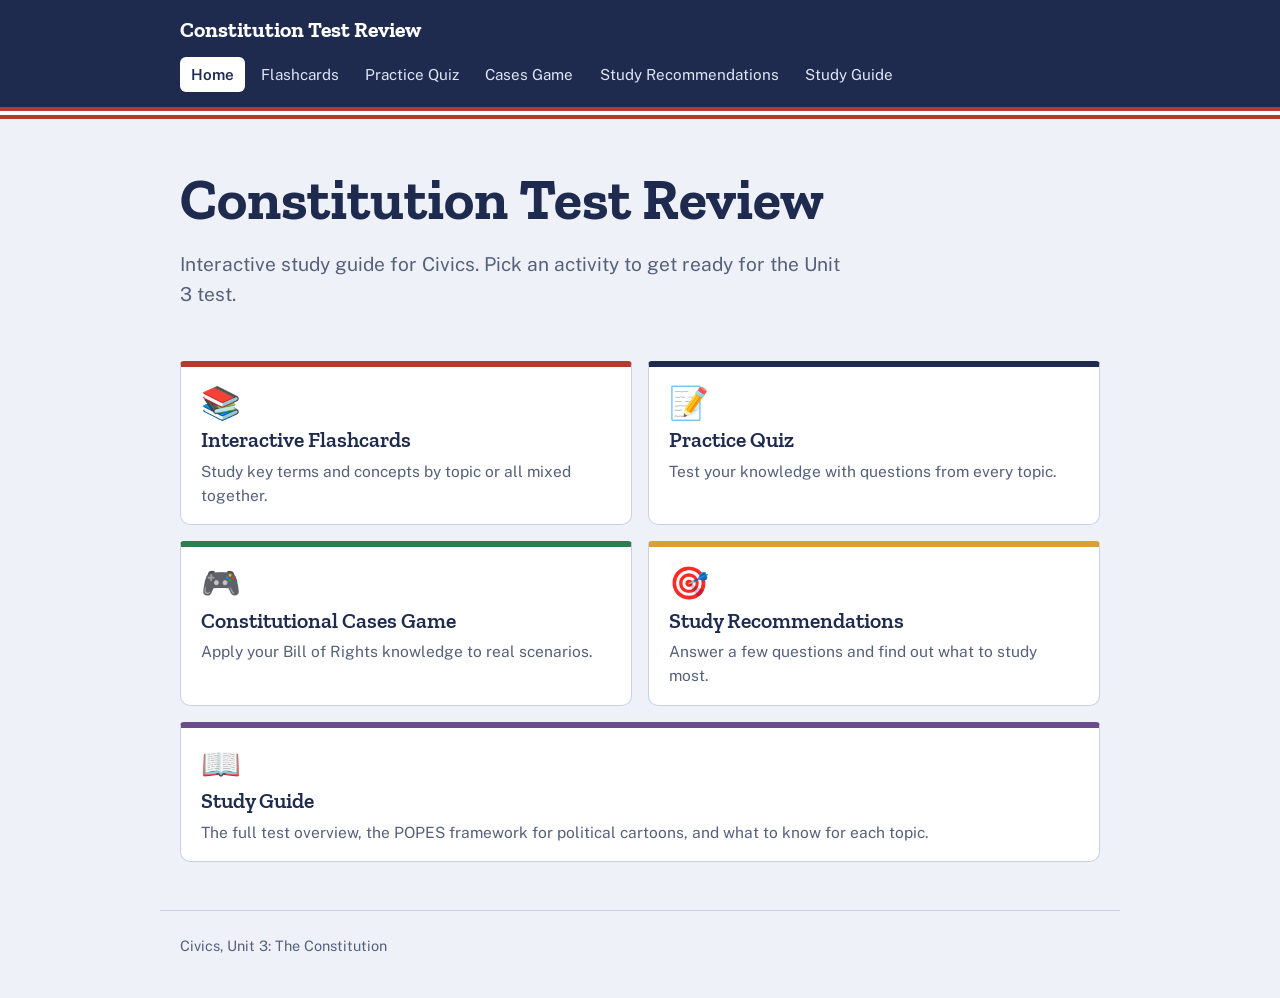
==== constitution-review/index.html @ 8484e354 "Add files via upload" ====
<!doctype html>
<html lang="en">
<head>
<meta charset="utf-8">
<meta name="viewport" content="width=device-width, initial-scale=1">
<title>Constitution Test Review</title>
<link rel="preconnect" href="https://fonts.googleapis.com">
<link rel="preconnect" href="https://fonts.gstatic.com" crossorigin>
<link href="https://fonts.googleapis.com/css2?family=Public+Sans:ital,wght@0,400;0,600;0,700;1,400&family=Zilla+Slab:wght@600;700&display=swap" rel="stylesheet">
<link rel="stylesheet" href="assets/style.css">
</head>
<body>
<main>
  <section class="hero">
    <h1>Constitution Test Review</h1>
    <p>Interactive study guide for Civics. Pick an activity to get ready for the Unit 3 test.</p>
  </section>

  <div class="activity-grid">
    <a class="activity" href="flashcards.html" style="--stripe: var(--brick)">
      <span class="icon" aria-hidden="true">📚</span>
      <h3>Interactive Flashcards</h3>
      <p>Study key terms and concepts by topic or all mixed together.</p>
    </a>
    <a class="activity" href="quiz.html" style="--stripe: var(--navy)">
      <span class="icon" aria-hidden="true">📝</span>
      <h3>Practice Quiz</h3>
      <p>Test your knowledge with questions from every topic.</p>
    </a>
    <a class="activity" href="game.html" style="--stripe: var(--good)">
      <span class="icon" aria-hidden="true">🎮</span>
      <h3>Constitutional Cases Game</h3>
      <p>Apply your Bill of Rights knowledge to real scenarios.</p>
    </a>
    <a class="activity" href="recommendations.html" style="--stripe: var(--gold)">
      <span class="icon" aria-hidden="true">🎯</span>
      <h3>Study Recommendations</h3>
      <p>Answer a few questions and find out what to study most.</p>
    </a>
    <a class="activity wide" href="study-guide.html" style="--stripe: #6b4c8a">
      <span class="icon" aria-hidden="true">📖</span>
      <h3>Study Guide</h3>
      <p>The full test overview, the POPES framework for political cartoons, and what to know for each topic.</p>
    </a>
  </div>
</main>
<script src="assets/site.js"></script>
</body>
</html>
---- constitution-review/assets/style.css ----
/* ==========================================================
   Constitution Test Review — shared styles
   Colors and fonts live in the :root block so you can
   restyle the whole site by changing a few lines.
   ========================================================== */
:root {
  --navy: #1e2b4f;
  --navy-soft: #33456f;
  --brick: #b23a2e;
  --gold: #d9a033;
  --wash: #eef2f8;
  --paper: #ffffff;
  --line: #c9d2e3;
  --text: #1a2238;
  --muted: #55607a;
  --good: #2e7d4f;
  --good-bg: #e6f3eb;
  --warn: #9a6a00;
  --warn-bg: #fbf1da;
  --bad: #b23a2e;
  --bad-bg: #f8e5e2;

  --font-head: "Zilla Slab", Rockwell, "Roboto Slab", Georgia, serif;
  --font-body: "Public Sans", "Segoe UI", system-ui, -apple-system, Arial, sans-serif;

  --radius: 10px;
  --maxw: 60rem;
}

*, *::before, *::after { box-sizing: border-box; }

html { -webkit-text-size-adjust: 100%; }

body {
  margin: 0;
  font-family: var(--font-body);
  font-size: 1.0625rem;
  line-height: 1.55;
  color: var(--text);
  background: var(--wash);
}

h1, h2, h3, h4 {
  font-family: var(--font-head);
  line-height: 1.15;
  color: var(--navy);
  margin: 0 0 0.5em;
}
h1 { font-size: clamp(2.2rem, 6vw, 3.6rem); font-weight: 700; }
h2 { font-size: 1.9rem; font-weight: 700; }
h3 { font-size: 1.35rem; font-weight: 600; }
h4 { font-size: 1.1rem; font-weight: 600; }
p { margin: 0 0 1em; }
a { color: var(--navy-soft); }
img { max-width: 100%; }

:focus-visible { outline: 3px solid var(--gold); outline-offset: 2px; }

.visually-hidden {
  position: absolute; width: 1px; height: 1px; overflow: hidden;
  clip: rect(0 0 0 0); white-space: nowrap;
}

/* ---------- Header + nav ---------- */
.site-header { background: var(--navy); color: #fff; }
.site-header .inner {
  max-width: var(--maxw); margin: 0 auto; padding: 0.9rem 1.25rem;
  display: flex; flex-wrap: wrap; align-items: center; justify-content: space-between; gap: 0.6rem 1.5rem;
}
.site-name {
  font-family: var(--font-head); font-weight: 700; font-size: 1.35rem;
  color: #fff; text-decoration: none;
}
.site-nav { display: flex; flex-wrap: wrap; gap: 0.25rem; }
.site-nav a {
  color: #dfe6f5; text-decoration: none; font-size: 0.95rem;
  padding: 0.35rem 0.7rem; border-radius: 6px;
}
.site-nav a:hover { background: var(--navy-soft); color: #fff; }
.site-nav a[aria-current="page"] { background: #fff; color: var(--navy); font-weight: 600; }

/* The bunting stripe under the header: the site's one signature element */
.bunting {
  height: 12px;
  background: linear-gradient(to bottom,
    var(--brick) 0 4px, #fff 4px 8px, var(--brick) 8px 12px);
}

main { max-width: var(--maxw); margin: 0 auto; padding: 2rem 1.25rem 3rem; }

.site-footer {
  max-width: var(--maxw); margin: 0 auto; padding: 1.5rem 1.25rem 2.5rem;
  color: var(--muted); font-size: 0.9rem; border-top: 1px solid var(--line);
}

/* ---------- Home ---------- */
.hero { padding: 1rem 0 2rem; max-width: 42rem; }
.hero h1 { margin-bottom: 0.3em; }
.hero p { font-size: 1.2rem; color: var(--muted); }

.activity-grid {
  display: grid; gap: 1rem;
  grid-template-columns: repeat(2, 1fr);
}
@media (max-width: 640px) { .activity-grid { grid-template-columns: 1fr; } }
.activity {
  display: block; text-decoration: none; color: inherit;
  background: var(--paper); border: 1px solid var(--line);
  border-top: 6px solid var(--stripe, var(--navy));
  border-radius: 4px 4px var(--radius) var(--radius);
  padding: 1.25rem 1.25rem 1.1rem;
}
.activity:hover { border-color: var(--stripe, var(--navy)); }
.activity:hover h3 { text-decoration: underline; }
.activity .icon { font-size: 2rem; line-height: 1; display: block; margin-bottom: 0.6rem; }
.activity h3 { margin-bottom: 0.25em; }
.activity p { margin: 0; color: var(--muted); font-size: 0.97rem; }
.activity.wide { grid-column: 1 / -1; }

/* ---------- Generic building blocks ---------- */
.page-head { margin-bottom: 1.5rem; }
.page-head p { color: var(--muted); max-width: 40rem; }

.panel {
  background: var(--paper); border: 1px solid var(--line);
  border-radius: var(--radius); padding: 1.5rem;
}
.panel + .panel { margin-top: 1rem; }
.center { text-align: center; }

.btn {
  font: inherit; font-weight: 600; font-size: 1rem;
  border: 2px solid var(--navy); background: var(--navy); color: #fff;
  border-radius: 8px; padding: 0.6rem 1.2rem; cursor: pointer;
  display: inline-block; text-decoration: none;
}
.btn:hover { background: var(--navy-soft); border-color: var(--navy-soft); }
.btn.secondary { background: transparent; color: var(--navy); }
.btn.secondary:hover { background: var(--wash); }
.btn.red { background: var(--brick); border-color: var(--brick); }
.btn.big { font-size: 1.1rem; padding: 0.8rem 1.6rem; }
.btn:disabled { opacity: 0.4; cursor: not-allowed; }
.btn-row { display: flex; flex-wrap: wrap; gap: 0.75rem; justify-content: center; margin-top: 1.5rem; }
.btn-row.spread { justify-content: space-between; }

.hidden { display: none !important; }

.meta-row {
  display: flex; justify-content: space-between; flex-wrap: wrap; gap: 0.5rem;
  font-size: 0.95rem; color: var(--muted); margin-bottom: 0.5rem;
}
.progress { height: 8px; background: var(--wash); border-radius: 99px; overflow: hidden; margin-bottom: 1.5rem; }
.progress > div { height: 100%; width: 0; background: var(--navy); transition: width 0.3s; }

.question { font-family: var(--font-head); font-size: 1.4rem; font-weight: 600; color: var(--navy); margin-bottom: 1rem; }

.choices { display: grid; gap: 0.6rem; }
.choice {
  font: inherit; text-align: left; width: 100%;
  background: var(--paper); color: var(--text);
  border: 2px solid var(--line); border-radius: 8px;
  padding: 0.75rem 1rem; cursor: pointer;
  display: flex; gap: 0.75rem; align-items: baseline;
}
.choice:hover { border-color: var(--navy-soft); background: #f7f9fd; }
.choice .letter {
  font-weight: 700; color: var(--navy-soft); flex: none; width: 1.4rem;
}
.choice[aria-pressed="true"] { border-color: var(--navy); background: #e3e9f5; }
.choice.correct { border-color: var(--good); background: var(--good-bg); }
.choice.wrong { border-color: var(--bad); background: var(--bad-bg); }
.choice:disabled { cursor: default; }

.callout { border-radius: 8px; padding: 1rem 1.25rem; border: 1px solid; margin-top: 1.25rem; }
.callout.good { background: var(--good-bg); border-color: #b6d9c3; }
.callout.bad { background: var(--bad-bg); border-color: #e6bab3; }
.callout.warn { background: var(--warn-bg); border-color: #ecd49d; }
.callout.info { background: #e8eef9; border-color: var(--line); }
.callout h4 { margin-bottom: 0.3em; }
.callout p:last-child, .callout ul:last-child { margin-bottom: 0; }

.score-big { font-family: var(--font-head); font-size: 3rem; font-weight: 700; color: var(--navy); margin: 0.2em 0; }

select {
  font: inherit; padding: 0.55rem 0.75rem; border: 2px solid var(--line);
  border-radius: 8px; background: var(--paper); color: var(--text); width: 100%;
}
label.field-label { display: block; font-weight: 600; margin-bottom: 0.35rem; }

.load-error { background: var(--bad-bg); border: 1px solid #e6bab3; border-radius: 8px; padding: 1rem 1.25rem; }

/* ---------- Flashcards ---------- */
.flash-controls { max-width: 34rem; margin: 0 auto 1.25rem; }
.card-count { text-align: center; color: var(--muted); margin-bottom: 0.75rem; }
.flashcard {
  perspective: 1200px; max-width: 34rem; margin: 0 auto;
  aspect-ratio: 8 / 5; min-height: 14rem; cursor: pointer;
  background: none; border: 0; padding: 0; width: 100%; display: block;
  font: inherit; color: inherit;
}
.flashcard .inner {
  position: relative; width: 100%; height: 100%;
  transition: transform 0.5s; transform-style: preserve-3d;
}
.flashcard.flipped .inner { transform: rotateY(180deg); }
.flashcard .face {
  position: absolute; inset: 0; backface-visibility: hidden; -webkit-backface-visibility: hidden;
  border-radius: 14px; padding: 1.75rem; display: flex; flex-direction: column;
  align-items: center; justify-content: center; text-align: center;
}
.flashcard .front {
  background: var(--paper); border: 2px solid var(--navy);
  font-family: var(--font-head); font-size: 1.45rem; font-weight: 600; color: var(--navy);
  box-shadow: 0 6px 0 var(--navy);
}
.flashcard .back {
  background: var(--navy); color: #fff; transform: rotateY(180deg);
  font-size: 1.2rem; box-shadow: 0 6px 0 var(--brick);
}
.flashcard .tag {
  position: absolute; top: 0.8rem; left: 1rem; font-family: var(--font-body);
  font-size: 0.8rem; font-weight: 600; opacity: 0.65;
}
.hint { text-align: center; color: var(--muted); font-size: 0.9rem; margin-top: 1rem; }

/* ---------- Game ---------- */
.game-stats {
  display: flex; justify-content: space-between; align-items: center; flex-wrap: wrap; gap: 1rem;
  background: var(--wash); border-radius: 8px; padding: 0.75rem 1.25rem; margin-bottom: 1.25rem;
}
.game-stats .stat { text-align: center; }
.game-stats .num { font-family: var(--font-head); font-size: 1.8rem; font-weight: 700; color: var(--navy); line-height: 1; }
.game-stats .lbl { font-size: 0.85rem; color: var(--muted); }
.lives { font-size: 1.4rem; letter-spacing: 0.15em; }
.scenario {
  border-left: 6px solid var(--gold); background: #fdf8ec;
  padding: 1rem 1.25rem; border-radius: 0 8px 8px 0; margin-bottom: 1.25rem;
  font-size: 1.1rem;
}
.rules { text-align: left; max-width: 32rem; margin: 1rem auto; padding-left: 1.2rem; }
.rules li { margin-bottom: 0.3rem; }

/* ---------- Recommendations ---------- */
.rec { border-radius: 8px; border: 1px solid; padding: 1rem 1.25rem; margin-top: 0.9rem; }
.rec .rec-head { display: flex; justify-content: space-between; gap: 1rem; flex-wrap: wrap; align-items: baseline; }
.rec h4 { margin: 0; }
.rec .rec-score { font-weight: 600; text-align: right; }
.rec .rec-score small { display: block; font-weight: 400; color: var(--muted); }
.rec p { margin: 0.5rem 0 0; }
.rec.good { background: var(--good-bg); border-color: #b6d9c3; }
.rec.warn { background: var(--warn-bg); border-color: #ecd49d; }
.rec.bad { background: var(--bad-bg); border-color: #e6bab3; }
.rec a { font-weight: 600; }

/* ---------- Study guide ---------- */
.guide-section { margin-top: 2.5rem; }
.guide-section > h2 { border-bottom: 3px solid var(--navy); padding-bottom: 0.3rem; }
.two-col { display: grid; gap: 1rem 2rem; grid-template-columns: repeat(auto-fit, minmax(16rem, 1fr)); }
.popes { display: grid; gap: 1rem; grid-template-columns: repeat(auto-fit, minmax(15rem, 1fr)); }
.popes .panel { padding: 1.1rem 1.25rem; }
.popes .letter-big {
  font-family: var(--font-head); font-size: 2.4rem; font-weight: 700; color: var(--brick);
  line-height: 1; float: left; margin-right: 0.6rem;
}
.popes h3 { margin-bottom: 0.15em; }
.popes .q { color: var(--muted); font-style: italic; margin-bottom: 0.6rem; clear: both; padding-top: 0.4rem; }
.popes ul, .topic-card ul, .tips ul { padding-left: 1.2rem; margin: 0; }
.popes li, .topic-card li, .tips li { margin-bottom: 0.3rem; }
.topic-card { border-left: 6px solid var(--stripe, var(--navy)); }
.topic-card h4 { margin-top: 0.8rem; }
.facts { display: flex; flex-wrap: wrap; gap: 1rem; }
.fact { flex: 1 1 14rem; }

@media (max-width: 560px) {
  main { padding-top: 1.25rem; }
  .panel { padding: 1.1rem; }
  .question { font-size: 1.2rem; }
  .flashcard .front { font-size: 1.2rem; }
  .flashcard .back { font-size: 1.05rem; }
}

@media (prefers-reduced-motion: reduce) {
  .flashcard .inner, .progress > div { transition: none; }
}

@media print {
  .site-header, .bunting, .site-footer, .btn { display: none; }
  body { background: #fff; }
  .panel { border-color: #999; }
}

/* Panels sitting side by side in a grid shouldn't get the stacked-panel top margin */
.facts > .panel, .popes > .panel, .two-col > .panel, .activity-grid > * { margin-top: 0; }
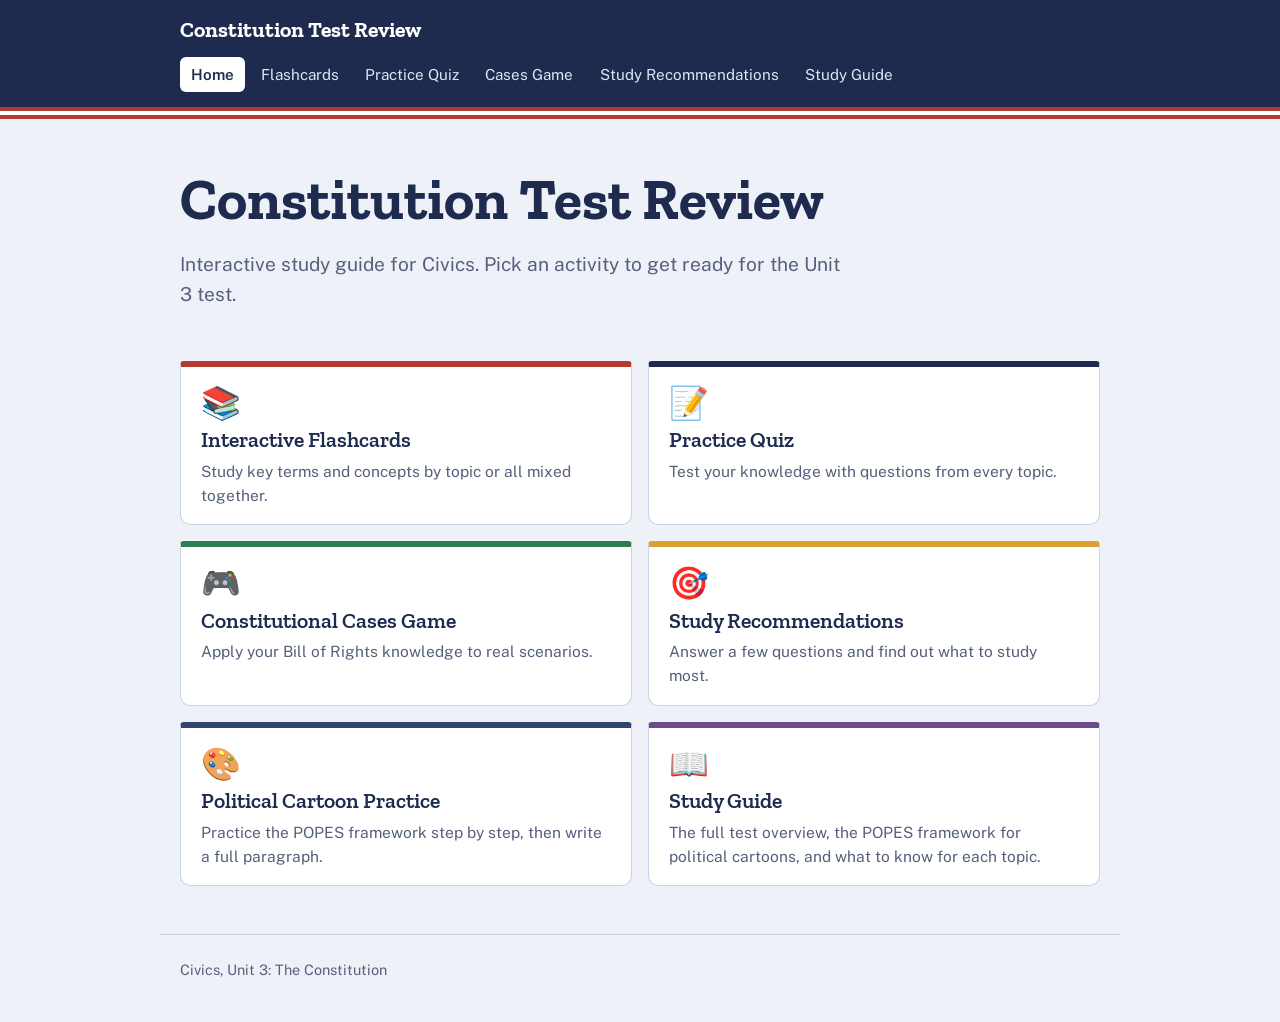
==== commit 3d29db20: "Update index.html" ====
--- a/constitution-review/index.html
+++ b/constitution-review/index.html
@@ -37,7 +37,12 @@
       <h3>Study Recommendations</h3>
       <p>Answer a few questions and find out what to study most.</p>
     </a>
-    <a class="activity wide" href="study-guide.html" style="--stripe: #6b4c8a">
+    <a class="activity" href="cartoons.html" style="--stripe: var(--navy-soft)">
+      <span class="icon" aria-hidden="true">🎨</span>
+      <h3>Political Cartoon Practice</h3>
+      <p>Practice the POPES framework step by step, then write a full paragraph.</p>
+    </a>
+    <a class="activity" href="study-guide.html" style="--stripe: #6b4c8a">
       <span class="icon" aria-hidden="true">📖</span>
       <h3>Study Guide</h3>
       <p>The full test overview, the POPES framework for political cartoons, and what to know for each topic.</p>
--- a/constitution-review/assets/style.css
+++ b/constitution-review/assets/style.css
@@ -185,7 +185,7 @@
   font: inherit; padding: 0.55rem 0.75rem; border: 2px solid var(--line);
   border-radius: 8px; background: var(--paper); color: var(--text); width: 100%;
 }
-label.field-label { display: block; font-weight: 600; margin-bottom: 0.35rem; }
+label.field-label, legend.field-label { display: block; font-weight: 600; margin-bottom: 0.35rem; }
 
 .load-error { background: var(--bad-bg); border: 1px solid #e6bab3; border-radius: 8px; padding: 1rem 1.25rem; }
 
@@ -291,3 +291,23 @@
 
 /* Panels sitting side by side in a grid shouldn't get the stacked-panel top margin */
 .facts > .panel, .popes > .panel, .two-col > .panel, .activity-grid > * { margin-top: 0; }
+
+/* ---------- Quiz topic picker ---------- */
+.topic-pick { border: 0; padding: 0; margin: 0; }
+.topic-list { display: grid; gap: 0.6rem; grid-template-columns: repeat(auto-fit, minmax(15rem, 1fr)); margin-top: 0.5rem; }
+.topic-option {
+  display: flex; align-items: center; gap: 0.75rem; cursor: pointer;
+  border: 2px solid var(--line); border-radius: 8px; padding: 0.75rem 1rem; background: var(--paper);
+}
+.topic-option:hover { border-color: var(--navy-soft); }
+.topic-option:has(input:checked) { border-color: var(--navy); background: #e3e9f5; }
+.topic-option input { accent-color: var(--navy); width: 1.1rem; height: 1.1rem; flex: none; }
+.topic-option .name { font-weight: 600; }
+.topic-option .count { display: block; font-size: 0.88rem; color: var(--muted); }
+.topic-option.all { grid-column: 1 / -1; }
+
+/* ---------- Flashcard deck controls ---------- */
+.deck-row { margin-top: 0.75rem; }
+.btn.remove { background: transparent; color: var(--good); border-color: var(--good); }
+.btn.remove:hover { background: var(--good-bg); }
+#deck-done { max-width: 34rem; margin: 0 auto; }
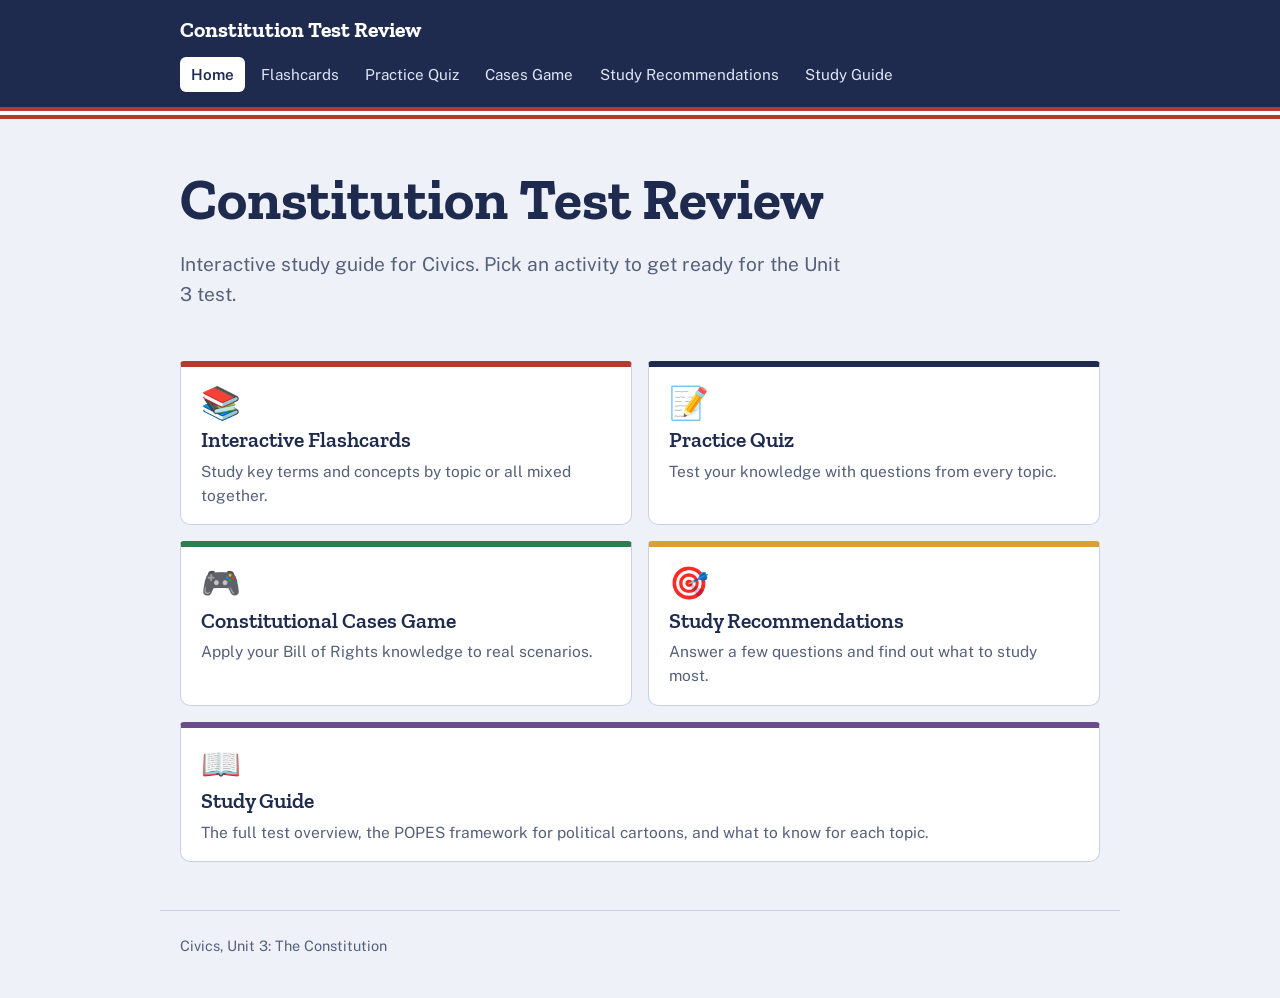
==== commit afa0cbcc: "Update index.html" ====
--- a/constitution-review/index.html
+++ b/constitution-review/index.html
@@ -37,12 +37,7 @@
       <h3>Study Recommendations</h3>
       <p>Answer a few questions and find out what to study most.</p>
     </a>
-    <a class="activity" href="cartoons.html" style="--stripe: var(--navy-soft)">
-      <span class="icon" aria-hidden="true">🎨</span>
-      <h3>Political Cartoon Practice</h3>
-      <p>Practice the POPES framework step by step, then write a full paragraph.</p>
-    </a>
-    <a class="activity" href="study-guide.html" style="--stripe: #6b4c8a">
+    <a class="activity wide" href="study-guide.html" style="--stripe: #6b4c8a">
       <span class="icon" aria-hidden="true">📖</span>
       <h3>Study Guide</h3>
       <p>The full test overview, the POPES framework for political cartoons, and what to know for each topic.</p>
